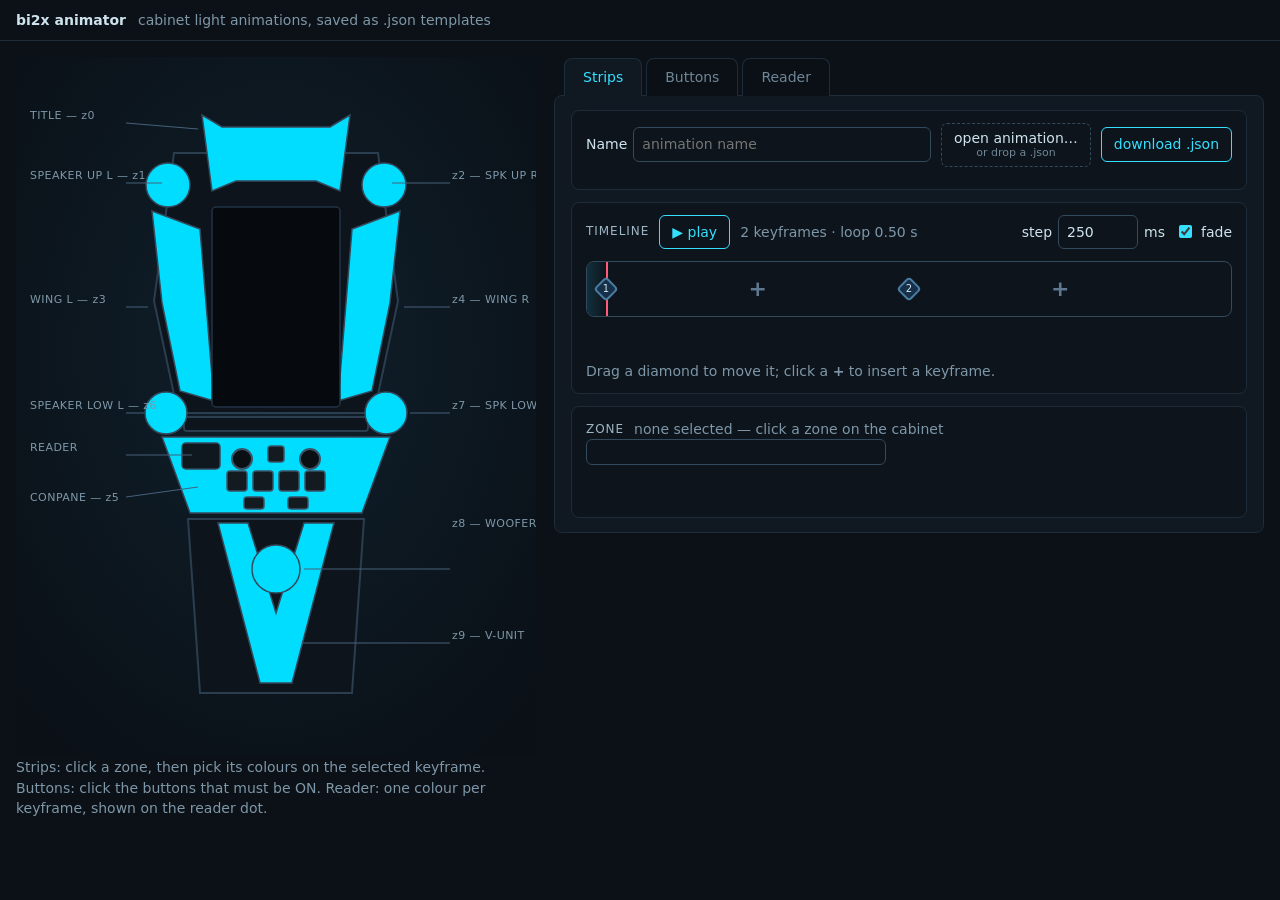
==== animator/index.html @ 99d19263 "Ajoute l'éditeur d'animations, publié via GitHub Pages Site statique full JS sous animator/ : constr" ====
<!DOCTYPE html>
<html lang="en">
<head>
<meta charset="utf-8">
<meta name="viewport" content="width=device-width, initial-scale=1">
<title>bi2x animator</title>
<link rel="stylesheet" href="animator.css">
</head>
<body>
<header>
  <b>bi2x animator</b> <span class="sous">cabinet light animations, saved as .json templates</span>
  <span class="etat" id="etat"></span>
</header>

<main>
<section class="borne">
  <svg id="cab" viewBox="0 0 520 700" aria-label="Original schematic of the cabinet, one shape per LED zone">
    <!-- Front-view schematic traced from the manual's external-dimensions
         diagram: a notched crown, big tapering wing blades, four ring
         speakers, the wide flat control band, and the trapezoid base with the
         V unit and its woofer. z0..z9 = the shim's zones. -->
    <defs>
      <radialGradient id="halo" cx="50%" cy="42%" r="70%">
        <stop offset="0%" stop-color="#10202c"/><stop offset="100%" stop-color="#0a1016"/>
      </radialGradient>
    </defs>
    <rect x="0" y="0" width="520" height="700" fill="url(#halo)"/>

    <!-- Two bodies with a gap between them for the flat panel front edge. -->
    <path d="M158 96 L362 96 L382 244 L358 356 L162 356 L138 244 Z" class="coque"/>
    <rect x="168" y="360" width="184" height="14" rx="3" class="coque"/>
    <path d="M172 462 L348 462 L336 636 L184 636 Z" class="coque"/>

    <!-- z0 TITLE : pointed top corners, a flat top between them, W points down -->
    <path id="z0" class="zone" d="M186 58 L196 134 L220 124 L300 124 L324 134 L334 58 L314 70 L206 70 Z"/>

    <!-- z1 / z2 upper ring speakers, high, above the wing tops -->
    <circle id="z1" class="zone" cx="152" cy="128" r="22"/>
    <circle id="z2" class="zone" cx="368" cy="128" r="22"/>

    <!-- z3 / z4 wings : blades tapering to a point, shorter than the tower -->
    <path id="z3" class="zone" d="M136 154 L184 172 L198 344 L164 334 L146 246 Z"/>
    <path id="z4" class="zone" d="M384 154 L336 172 L322 344 L356 334 L374 246 Z"/>

    <!-- upper screen, neutral -->
    <rect x="196" y="150" width="128" height="200" rx="4" class="ecran"/>

    <!-- z6 / z7 lower ring speakers, just above the panel's top corners -->
    <circle id="z6" class="zone" cx="150" cy="356" r="21"/>
    <circle id="z7" class="zone" cx="370" cy="356" r="21"/>

    <!-- z5 CONPANE : the wide flat panel, reader / knobs / buttons on it -->
    <path id="z5" class="zone" d="M146 380 L374 380 L346 456 L174 456 Z"/>
    <circle class="molette" cx="226" cy="402" r="10"/>
    <circle class="molette" cx="294" cy="402" r="10"/>
    <rect id="bS" class="btn" x="252" y="389" width="16" height="16" rx="3"/>
    <rect id="bA" class="btn" x="211" y="414" width="20" height="20" rx="3"/>
    <rect id="bB" class="btn" x="237" y="414" width="20" height="20" rx="3"/>
    <rect id="bC" class="btn" x="263" y="414" width="20" height="20" rx="3"/>
    <rect id="bD" class="btn" x="289" y="414" width="20" height="20" rx="3"/>
    <rect id="bL" class="btn fx" x="228" y="440" width="20" height="12" rx="3"/>
    <rect id="bR" class="btn fx" x="272" y="440" width="20" height="12" rx="3"/>

    <!-- READER : the card reader, top-left of the panel, a rectangle -->
    <rect id="zR" class="zone lecteur" x="166" y="386" width="38" height="26" rx="4"/>

    <!-- z9 V-UNIT : the V inside the base, shorter; the woofer sits in it -->
    <path id="z9" class="zone" d="M202 466 L232 466 L260 556 L288 466 L318 466 L276 626 L244 626 Z"/>

    <!-- z8 WOOFER : between the V legs -->
    <circle id="z8" class="zone" cx="260" cy="512" r="24"/>

    <!-- labels and connector lines, the game's options screen style -->
    <g class="fleches">
      <line x1="110" y1="66"  x2="182" y2="72"/>  <text x="14" y="62">TITLE — z0</text>
      <line x1="110" y1="126" x2="146" y2="126"/> <text x="14" y="122">SPEAKER UP L — z1</text>
      <line x1="110" y1="250" x2="132" y2="250"/> <text x="14" y="246">WING L — z3</text>
      <line x1="110" y1="356" x2="128" y2="356"/> <text x="14" y="352">SPEAKER LOW L — z6</text>
      <line x1="110" y1="398" x2="176" y2="398"/> <text x="14" y="394">READER</text>
      <line x1="110" y1="440" x2="182" y2="430"/> <text x="14" y="444">CONPANE — z5</text>
      <line x1="434" y1="126" x2="376" y2="126"/> <text x="436" y="122">z2 — SPK UP R</text>
      <line x1="434" y1="250" x2="388" y2="250"/> <text x="436" y="246">z4 — WING R</text>
      <line x1="434" y1="356" x2="394" y2="356"/> <text x="436" y="352">z7 — SPK LOW R</text>
      <line x1="434" y1="512" x2="288" y2="512"/> <text x="436" y="470">z8 — WOOFER</text>
      <line x1="434" y1="586" x2="286" y2="586"/> <text x="436" y="582">z9 — V-UNIT</text>
    </g>
  </svg>
  <p class="aide">Strips: click a zone, then pick its colours on the selected keyframe. Buttons: click
     the buttons that must be ON. Reader: one colour per keyframe, shown on the reader dot.</p>
</section>

<div class="colonne-droite">
  <!-- 1. what to edit: real tabs sitting on top of the panel -->
  <div class="onglets">
    <button type="button" data-type="strips" class="actif">Strips</button>
    <button type="button" data-type="lamps">Buttons</button>
    <button type="button" data-type="reader">Reader</button>
  </div>

  <section class="pupitre">
  <!-- 2. the file: name, the ini line, open (popup) and save -->
  <div class="carte">
    <div class="rangee rangee-nom">
      <label class="nom-champ">Name <input id="nom" maxlength="24" spellcheck="false" placeholder="animation name"></label>
      <button type="button" id="ouvrir-popup" title="click to browse, or drop a .json here">
        <span>open animation&#8230;</span>
        <span class="drop-hint">or drop a .json</span>
      </button>
      <button type="button" id="sauver" class="fort">download .json</button>
    </div>
    <div class="rangee">
      <span class="note" id="resultat"></span>
    </div>
    <input type="file" id="fichier" accept=".json,application/json" hidden>
  </div>

  <!-- 3. the timeline -->
  <div class="carte">
    <div class="rangee">
      <span class="titre">Timeline</span>
      <button type="button" id="jouer" class="fort">&#9654; play</button>
      <span class="note" id="temps"></span>
      <span class="espace"></span>
      <label>step <input id="stepms" type="number" min="20" max="5000" value="250"> ms</label>
      <label id="fade-boite"><input id="fade" type="checkbox" checked> fade</label>
    </div>
    <div id="tlwrap" class="tlwrap">
      <div id="timeline" class="timeline">
        <div id="tl-fill" class="tl-fill"></div>
        <div id="tl-cursor" class="tl-cursor"></div>
        <div id="tl-adds"></div>
        <div id="tl-points"></div>
      </div>
      <div id="kf-actions" class="kf-actions">
        <input id="kf-bri" type="range" class="bri" min="0" max="100" value="100"
               title="brightness of the whole strip on this keyframe">
        <input id="couleur-reader" type="color" value="#00ddff" title="this keyframe's reader colour" hidden>
        <input id="reader-hex" class="hexin" type="text" maxlength="7" spellcheck="false" value="#00ddff" hidden>
        <button type="button" id="dupliquer" title="duplicate this keyframe">&#10697;</button>
        <button type="button" id="supprimer" class="danger" title="delete this keyframe">&#10005;</button>
      </div>
    </div>
    <span class="note">Drag a diamond to move it; click a <b>+</b> to insert a keyframe.</span>
  </div>

  <!-- 4. customise the selected keyframe -->
  <div class="carte">
    <div id="outils-strips">
      <div class="rangee">
        <span class="titre">Zone</span>
        <span class="note" id="zone-note">none selected — click a zone on the cabinet</span>
        <span class="espace"></span>
        <button type="button" id="zone-toutes">apply to all zones</button>
      </div>
      <div id="gradwrap" class="gradwrap">
        <div id="gradbar" class="gradbar"></div>
        <div id="stopedit" class="stopedit" hidden>
          <input id="stopcol" type="color" value="#00ddff">
          <input id="stophex" class="hexin" type="text" maxlength="7" spellcheck="false" value="#00ddff">
          <button type="button" id="stopdel" class="danger" title="delete this stop">&#10005;</button>
        </div>
      </div>
    </div>
    <div id="outils-reader" hidden>
      <span class="note">One colour per keyframe — set it under the selected diamond on the timeline. Black turns the reader off; with fade on, a black keyframe fades it out.</span>
    </div>
    <div id="outils-lamps" hidden>
      <span class="note">Click the buttons on the cabinet to turn them on for this keyframe.</span>
    </div>
  </div>
  </section>
</div>
</main>

<!-- open-animation popup: bundled examples plus a linked local folder -->
<div id="modal" class="modal" hidden>
  <div class="modal-panneau">
    <div class="modal-tete">
      <b>Open animation</b>
      <label class="filtre"><input type="checkbox" id="filtre-example" checked> examples</label>
      <span class="espace"></span>
      <button type="button" id="modal-fichier-btn">load .json&#8230;</button>
      <button type="button" id="modal-dossier-btn">link folder</button>
      <button type="button" id="modal-fermer" class="danger">&#10005;</button>
    </div>
    <div id="modal-liste" class="modal-liste"></div>
  </div>
</div>

<script src="examples.js"></script>
<script src="animator.js"></script>
</body>
</html>
---- animator/animator.css ----
:root {
  --fond: #0b1117;
  --panneau: #101822;
  --bord: #1d2c3a;
  --texte: #cfe3ee;
  --sourd: #6f8696;
  --accent: #35e0ff;
}

* { box-sizing: border-box; }

body {
  margin: 0;
  background: var(--fond);
  color: var(--texte);
  font: 14px/1.45 "Segoe UI", system-ui, sans-serif;
}

header {
  padding: 10px 16px;
  border-bottom: 1px solid var(--bord);
  display: flex;
  gap: 12px;
  align-items: baseline;
}

header .sous { color: #7e97a8; }
header .etat { margin-left: auto; color: var(--accent); }

main {
  display: grid;
  grid-template-columns: minmax(380px, 520px) 1fr;
  gap: 18px;
  padding: 16px;
  align-items: start;
}

@media (max-width: 900px) { main { grid-template-columns: 1fr; } }

.borne svg { width: 100%; height: auto; display: block; }

.coque { fill: #0d141c; stroke: #2a3e50; stroke-width: 2; }
.ecran { fill: #060a0e; stroke: #223345; stroke-width: 1.5; }
.molette { fill: #0a0f14; stroke: #3a5468; stroke-width: 2; }

.zone {
  fill: #10181f;
  stroke: #33495c;
  stroke-width: 1.5;
  cursor: pointer;
  transition: filter .1s;
}
.zone:hover { filter: brightness(1.6); }
.zone.choisie { stroke: var(--accent); stroke-width: 3; }

.btn {
  fill: #131a20;
  stroke: #3a5468;
  stroke-width: 1.5;
  cursor: pointer;
}
.btn:hover { filter: brightness(1.8); }
.btn.on { fill: #ffd54c; stroke: #ffe9a8; }

.fleches line { stroke: #46617a; stroke-width: 1; }
.fleches text { fill: #7e97a8; font-size: 11px; letter-spacing: .04em; }

.pupitre {
  background: var(--panneau);
  border: 1px solid var(--bord);
  border-radius: 8px;
  padding: 14px 16px;
  display: grid;
  gap: 12px;
}

.carte {
  background: #0d141c;
  border: 1px solid var(--bord);
  border-radius: 8px;
  padding: 12px 14px;
  display: grid;
  gap: 10px;
}

.rangee button, select {
  background: #0d141c;
  border: 1px solid #33495c;
  color: var(--texte);
  border-radius: 6px;
  padding: 6px 12px;
  cursor: pointer;
  font: inherit;
}

/* real tabs: a row above the panel, the active one merging into its top edge */
.colonne-droite { display: grid; align-content: start; }
.onglets { display: flex; gap: 4px; padding-left: 10px; }
.onglets button {
  background: #0b1017;
  color: var(--sourd);
  border: 1px solid var(--bord);
  border-bottom: none;
  border-radius: 8px 8px 0 0;
  padding: 8px 18px;
  cursor: pointer;
  font: inherit;
  position: relative;
  top: 1px;
}
.onglets button:hover { color: var(--texte); }
.onglets button.actif {
  background: var(--panneau);
  color: var(--accent);
}
button.fort { border-color: var(--accent); color: var(--accent); }
/* same design as the other buttons, only red: an outline, not a filled box */
button.danger {
  background: #0d141c;
  border: 1px solid #b5455a;
  color: #ff9db0;
  border-radius: 6px;
  padding: 4px 9px;
  cursor: pointer;
  font: inherit;
  line-height: 1;
}
button.danger:hover { background: #2a1117; border-color: #ff7488; color: #ffd9df; }
button:hover, select:hover { filter: brightness(1.3); }

.rangee { display: flex; gap: 10px; align-items: center; flex-wrap: wrap; }
[hidden] { display: none !important; }
.rangee .titre { color: #9fb6c6; text-transform: uppercase; font-size: 12px; letter-spacing: .08em; }
.rangee .espace { flex: 1; }
.rangee label { display: inline-flex; gap: 6px; align-items: center; }

input[type="text"], input[type="number"], #nom {
  background: #0d141c;
  border: 1px solid #33495c;
  color: var(--texte);
  border-radius: 6px;
  padding: 6px 8px;          /* matches the buttons' height */
  width: 130px;
  font: inherit;
}
#stepms { width: 80px; }
/* the Name field flexes to fill the row up to the buttons, kept on one line */
.rangee-nom { flex-wrap: nowrap; }
.nom-champ { flex: 1; min-width: 0; }
.nom-champ #nom { flex: 1; width: auto; min-width: 0; }
input[type="color"] {
  width: 42px; height: 28px; padding: 0;
  background: #0d141c; border: 1px solid #33495c; border-radius: 6px;
}
input[type="color"]::-webkit-color-swatch { border: none; border-radius: 4px; }
input[type="color"]::-webkit-color-swatch-wrapper { padding: 0; }
input[type="checkbox"] { accent-color: var(--accent); }

/* timeline: a track with draggable keyframe diamonds and a play cursor */
.timeline {
  position: relative;
  height: 56px;
  background: #0d141c;
  border: 1px solid #33495c;
  border-radius: 8px;
  margin: 2px 0;
  overflow: hidden;
  user-select: none;
}
.tl-fill {
  position: absolute; top: 0; left: 0; bottom: 0; width: 0;
  background: linear-gradient(90deg, #12303c, #0d141c);
  pointer-events: none;
}
.tl-cursor {
  position: absolute; top: 0; bottom: 0; width: 2px;
  background: #ff5c7a; left: 0; pointer-events: none;
}
.tl-point {
  position: absolute; top: 50%; width: 18px; height: 18px;
  margin: -9px 0 0 -9px;
  background: #16304a; border: 2px solid #4a7ba0; border-radius: 4px;
  transform: rotate(45deg);
  cursor: grab; transition: background .1s, border-color .1s;
}
.tl-point:hover { border-color: var(--accent); }
.tl-point.choisi { background: var(--accent); border-color: var(--accent); }
.tl-point .idx {
  position: absolute; inset: 0;
  display: flex; align-items: center; justify-content: center;
  transform: rotate(-45deg);
  font-size: 10px; color: #cfe3ee;
}
.tl-point.choisi .idx { color: #06121a; }

/* the selected keyframe's actions, hanging below its diamond */
.tlwrap { position: relative; padding-bottom: 32px; }
.kf-actions {
  position: absolute; bottom: 0; transform: translateX(-50%);
  display: flex; gap: 6px; align-items: center; white-space: nowrap;
  padding: 5px 8px; border-radius: 8px;
  background: #12202c; border: 1px solid #2b3f52;
}
/* :not(.danger) so the delete cross keeps its red styling in the wrapper */
.kf-actions button:not(.danger) {
  background: #0d141c; border: 1px solid #33495c; color: var(--texte);
  border-radius: 6px; padding: 4px 9px; font-size: 15px; line-height: 1;
  cursor: pointer;
}
.kf-actions button:hover { filter: brightness(1.35); }

/* insert points: a discreet, bold + between keyframes, no chrome */
.tl-add {
  position: absolute; top: 50%; width: 20px; height: 20px;
  margin: -10px 0 0 -10px;
  display: flex; align-items: center; justify-content: center;
  color: #5f7890; font-size: 22px; font-weight: 700; line-height: 1;
  cursor: pointer;
}
.tl-add:hover { color: var(--accent); }

/* zone gradient editor: a bar showing the gradient with draggable stops,
   and the selected stop's colour picker hanging below it */
.gradwrap { position: relative; width: 300px; height: 66px; }
/* same wrapper as .kf-actions: a boxed pill hanging under the selected stop */
.stopedit {
  position: absolute; top: 40px; transform: translateX(-50%);
  display: flex; gap: 6px; align-items: center; white-space: nowrap;
  padding: 5px 8px; border-radius: 8px;
  background: #12202c; border: 1px solid #2b3f52;
}
.stopedit input[type="color"] { width: 30px; height: 22px; }
.stopedit .danger { padding: 3px 7px; }
.kf-actions .bri { width: 60px; }
.kf-actions input[type="color"] { width: 30px; height: 22px; }
/* hex field beside a colour swatch: hex is the default readout / input */
.hexin {
  width: 69px; background: #0d141c; border: 1px solid #33495c;
  color: var(--texte); border-radius: 6px; padding: 4px 6px;
  font-family: ui-monospace, "Cascadia Code", monospace; font-size: 13px;
}
.gradbar {
  position: absolute; top: 0; left: 0; width: 100%; height: 26px;
  border: 1px solid #33495c; border-radius: 6px; cursor: copy;
}
.gradbar .handle {
  position: absolute; top: -5px; width: 12px; height: 36px;
  margin-left: -6px; border-radius: 3px; box-sizing: border-box;
  background: #0d141c; border: 2px solid #cfe3ee; cursor: ew-resize;
}
.gradbar .handle.sel { border-color: var(--accent); }

.note { color: #7e97a8; }
.aide { color: #7e97a8; margin: 0; }
pre {
  background: #0d141c; border: 1px solid var(--bord); border-radius: 6px;
  padding: 8px 10px; margin: 0; color: #9fe8ff; overflow-x: auto;
}
code { color: #9fe8ff; }

/* open-animation popup */
.modal {
  position: fixed; inset: 0; z-index: 50;
  background: rgba(4, 8, 12, .62);
  display: flex; align-items: center; justify-content: center;
}
.modal-panneau {
  background: var(--panneau); border: 1px solid var(--bord);
  border-radius: 10px; width: min(560px, 92vw); max-height: 80vh;
  display: flex; flex-direction: column; gap: 12px; padding: 14px 16px;
}
.modal-tete { display: flex; align-items: center; gap: 8px; }
.modal-tete button {
  background: #0d141c; border: 1px solid #33495c; color: var(--texte);
  border-radius: 6px; padding: 6px 12px; cursor: pointer; font: inherit;
}
.modal-tete button:hover { filter: brightness(1.3); }
.modal-liste { overflow-y: auto; display: grid; gap: 6px; padding-right: 2px; }
.anim-item { display: flex; gap: 6px; }
.anim-open {
  flex: 1; display: flex; align-items: center; gap: 10px; text-align: left;
  background: #0d141c; border: 1px solid #33495c; color: var(--texte);
  border-radius: 6px; padding: 9px 12px; cursor: pointer; font: inherit;
}
.anim-open:hover, .anim-play:hover { border-color: var(--accent); }
.anim-nom { flex: 1; }
.anim-type { color: var(--accent); font-size: 12px; text-transform: uppercase; letter-spacing: .06em; }
.anim-src { color: var(--sourd); font-size: 12px; min-width: 54px; text-align: right; }
.anim-play {
  background: #0d141c; border: 1px solid #33495c; color: var(--texte);
  border-radius: 6px; padding: 6px 12px; cursor: pointer; font: inherit;
}
.modal-groupe {
  color: #9fb6c6; text-transform: uppercase; font-size: 12px;
  letter-spacing: .08em; margin: 8px 0 2px; padding-left: 2px;
}
.modal-tete .filtre {
  display: inline-flex; align-items: center; gap: 5px; color: var(--sourd);
  font-size: 13px; cursor: pointer;
}

/* the open button doubles as a drop zone for a .json */
#ouvrir-popup {
  display: inline-flex; flex-direction: column; align-items: center;
  line-height: 1.2; border-style: dashed;
}
#ouvrir-popup .drop-hint { font-size: 11px; color: var(--sourd); }
#ouvrir-popup.drop-actif { border-color: var(--accent); background: #12303c; }
#ouvrir-popup.drop-actif .drop-hint { color: var(--accent); }
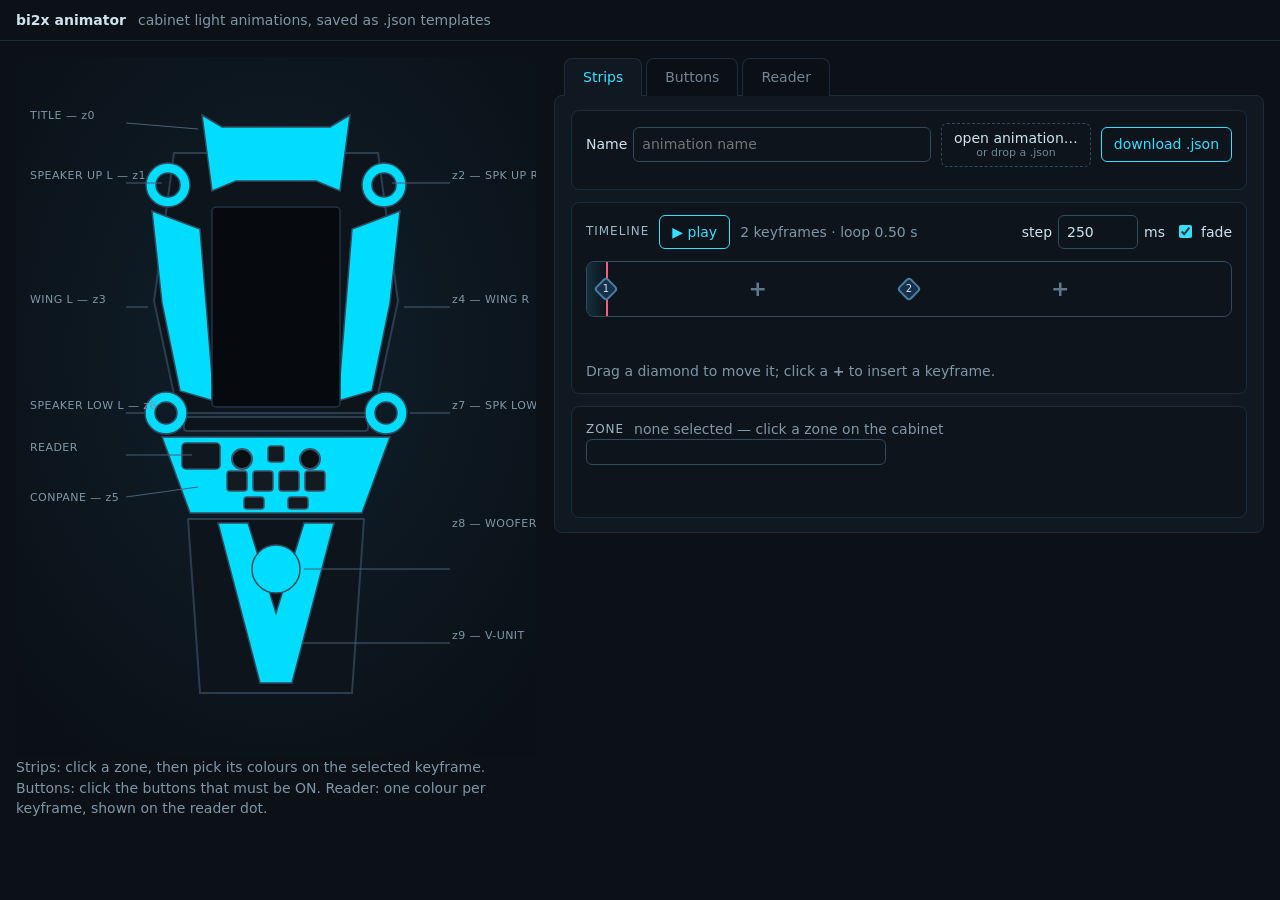
==== commit e32b678a: "anim: speakers en anneau" ====
--- a/animator/index.html
+++ b/animator/index.html
@@ -35,8 +35,8 @@
     <path id="z0" class="zone" d="M186 58 L196 134 L220 124 L300 124 L324 134 L334 58 L314 70 L206 70 Z"/>
 
     <!-- z1 / z2 upper ring speakers, high, above the wing tops -->
-    <circle id="z1" class="zone" cx="152" cy="128" r="22"/>
-    <circle id="z2" class="zone" cx="368" cy="128" r="22"/>
+    <path id="z1" class="zone" fill-rule="evenodd" d="M152 128 m-22 0 a22 22 0 1 0 44 0 a22 22 0 1 0 -44 0 M152 128 m-12 0 a12 12 0 1 0 24 0 a12 12 0 1 0 -24 0"/>
+    <path id="z2" class="zone" fill-rule="evenodd" d="M368 128 m-22 0 a22 22 0 1 0 44 0 a22 22 0 1 0 -44 0 M368 128 m-12 0 a12 12 0 1 0 24 0 a12 12 0 1 0 -24 0"/>
 
     <!-- z3 / z4 wings : blades tapering to a point, shorter than the tower -->
     <path id="z3" class="zone" d="M136 154 L184 172 L198 344 L164 334 L146 246 Z"/>
@@ -46,8 +46,8 @@
     <rect x="196" y="150" width="128" height="200" rx="4" class="ecran"/>
 
     <!-- z6 / z7 lower ring speakers, just above the panel's top corners -->
-    <circle id="z6" class="zone" cx="150" cy="356" r="21"/>
-    <circle id="z7" class="zone" cx="370" cy="356" r="21"/>
+    <path id="z6" class="zone" fill-rule="evenodd" d="M150 356 m-21 0 a21 21 0 1 0 42 0 a21 21 0 1 0 -42 0 M150 356 m-11 0 a11 11 0 1 0 22 0 a11 11 0 1 0 -22 0"/>
+    <path id="z7" class="zone" fill-rule="evenodd" d="M370 356 m-21 0 a21 21 0 1 0 42 0 a21 21 0 1 0 -42 0 M370 356 m-11 0 a11 11 0 1 0 22 0 a11 11 0 1 0 -22 0"/>
 
     <!-- z5 CONPANE : the wide flat panel, reader / knobs / buttons on it -->
     <path id="z5" class="zone" d="M146 380 L374 380 L346 456 L174 456 Z"/>
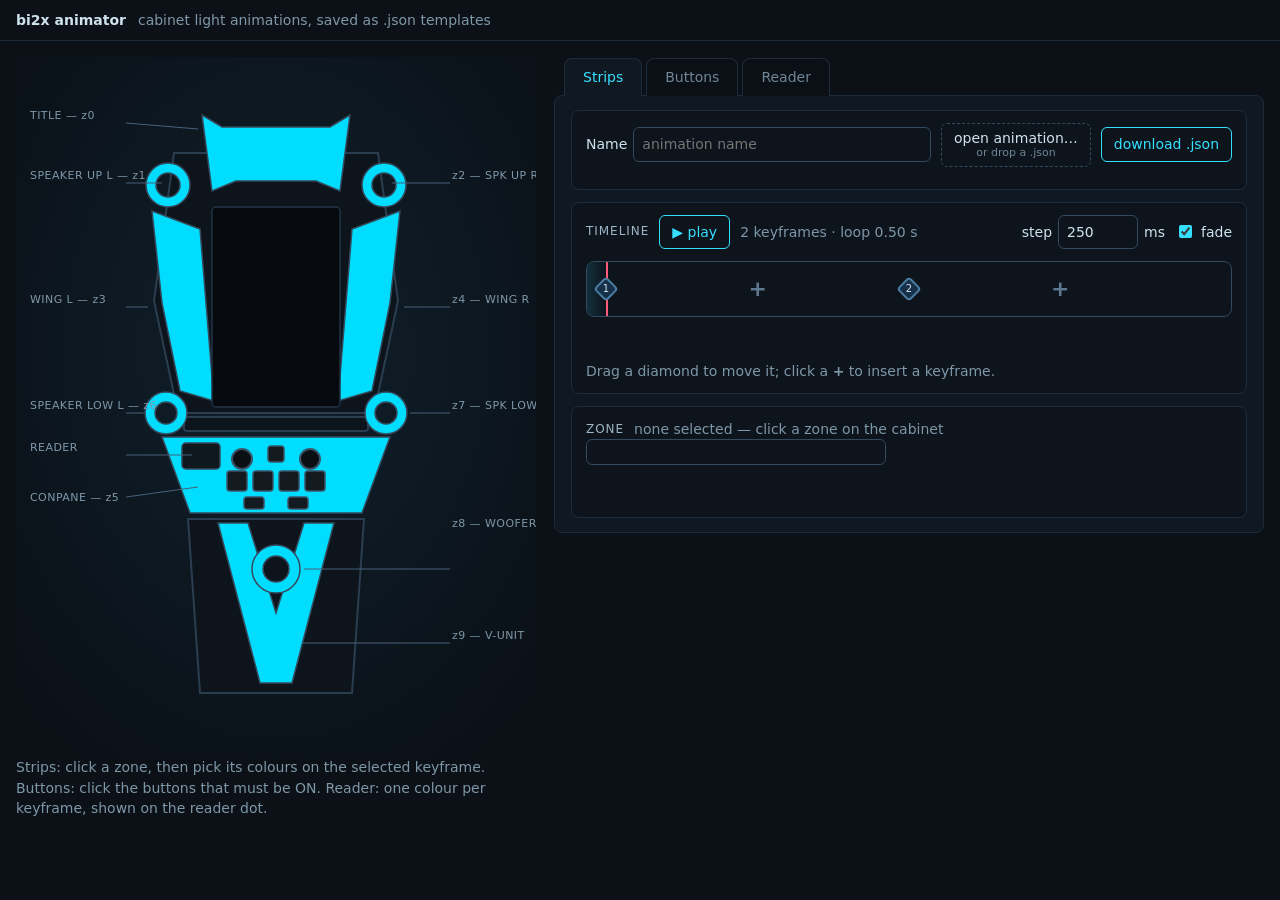
==== commit 13996494: "anim: woofer en anneau" ====
--- a/animator/index.html
+++ b/animator/index.html
@@ -68,7 +68,7 @@
     <path id="z9" class="zone" d="M202 466 L232 466 L260 556 L288 466 L318 466 L276 626 L244 626 Z"/>
 
     <!-- z8 WOOFER : between the V legs -->
-    <circle id="z8" class="zone" cx="260" cy="512" r="24"/>
+    <path id="z8" class="zone" fill-rule="evenodd" d="M260 512 m-24 0 a24 24 0 1 0 48 0 a24 24 0 1 0 -48 0 M260 512 m-13 0 a13 13 0 1 0 26 0 a13 13 0 1 0 -26 0"/>
 
     <!-- labels and connector lines, the game's options screen style -->
     <g class="fleches">
